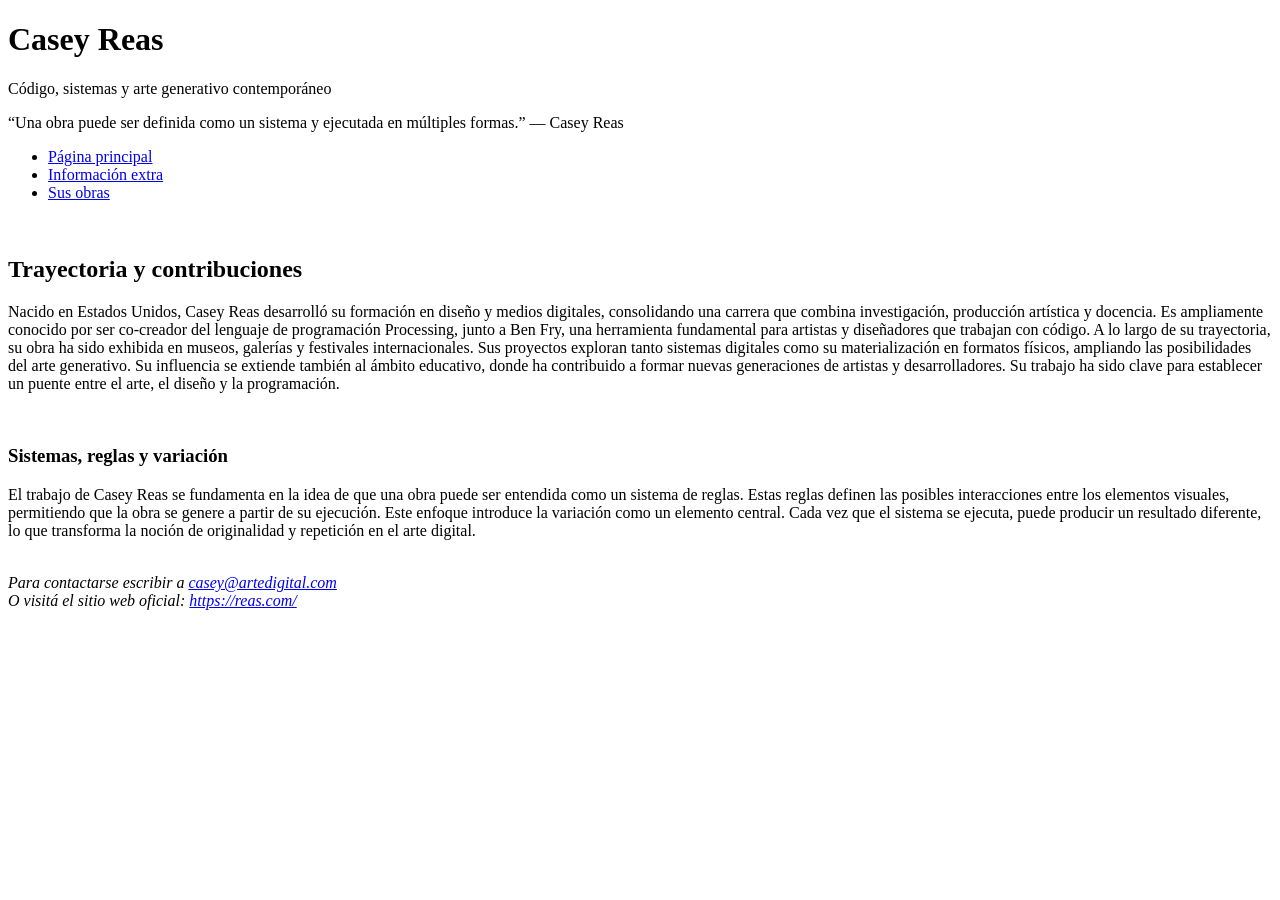
==== info.html @ b0661ce6 "Primer Commit: archivos y HTML Añadiendo todos los archivos y carpetas necesarias. Iniciando organiz" ====
<!DOCTYPE html>
<html lang="es">
<head>
    <meta charset="UTF-8">
    <title>Casey Reas - Información al artista</title>
    <link href="css/estilos.css" rel="stylesheet">
</head>
<body>
<div class="contenedor">
    <header>
        <h1>Casey Reas</h1>
        <p>Código, sistemas y arte generativo contemporáneo</p>
        <p class="subtitulo">“Una obra puede ser definida como un sistema y ejecutada en múltiples formas.” — Casey Reas</p>
        <nav>
            <ul>
                <li><a href="index.html">Página principal</a></li>
                <li><a href="info.html">Información extra</a></li>
                <li><a href="obras.html">Sus obras</a></li>
            </ul>
        </nav>
    </header>
    <figure>
        <img src="" alt="">
        <figcaption></figcaption>
    </figure>
    <main>
        <section>
            <h2>Trayectoria y contribuciones</h2>
            <p>Nacido en Estados Unidos, Casey Reas desarrolló su formación en diseño y medios digitales, consolidando una carrera que combina investigación, producción artística y docencia. Es ampliamente conocido por ser co-creador del lenguaje de programación Processing, junto a Ben Fry, una herramienta fundamental para artistas y diseñadores que trabajan con código. A lo largo de su trayectoria, su obra ha sido exhibida en museos, galerías y festivales internacionales. Sus proyectos exploran tanto sistemas digitales como su materialización en formatos físicos, ampliando las posibilidades del arte generativo. Su influencia se extiende también al ámbito educativo, donde ha contribuido a formar nuevas generaciones de artistas y desarrolladores. Su trabajo ha sido clave para establecer un puente entre el arte, el diseño y la programación.</p>
            <br>
            <article>
                <h3>Sistemas, reglas y variación</h3>
                <p>El trabajo de Casey Reas se fundamenta en la idea de que una obra puede ser entendida como un sistema de reglas. Estas reglas definen las posibles interacciones entre los elementos visuales, permitiendo que la obra se genere a partir de su ejecución. Este enfoque introduce la variación como un elemento central. Cada vez que el sistema se ejecuta, puede producir un resultado diferente, lo que transforma la noción de originalidad y repetición en el arte digital.</p>
            </article>
            <br>
        </section>
        <section>

        </section>
    </main>
    <footer>
         <address>
            Para contactarse escribir a <a href="mailto:casey@artedigital.com">casey@artedigital.com</a>
            <br>
            O visitá el sitio web oficial: <a href="https://reas.com/">https://reas.com/</a>
        </address>
    </footer>
    <script src="js/script.js"></script>
</div>
</body>
</html>
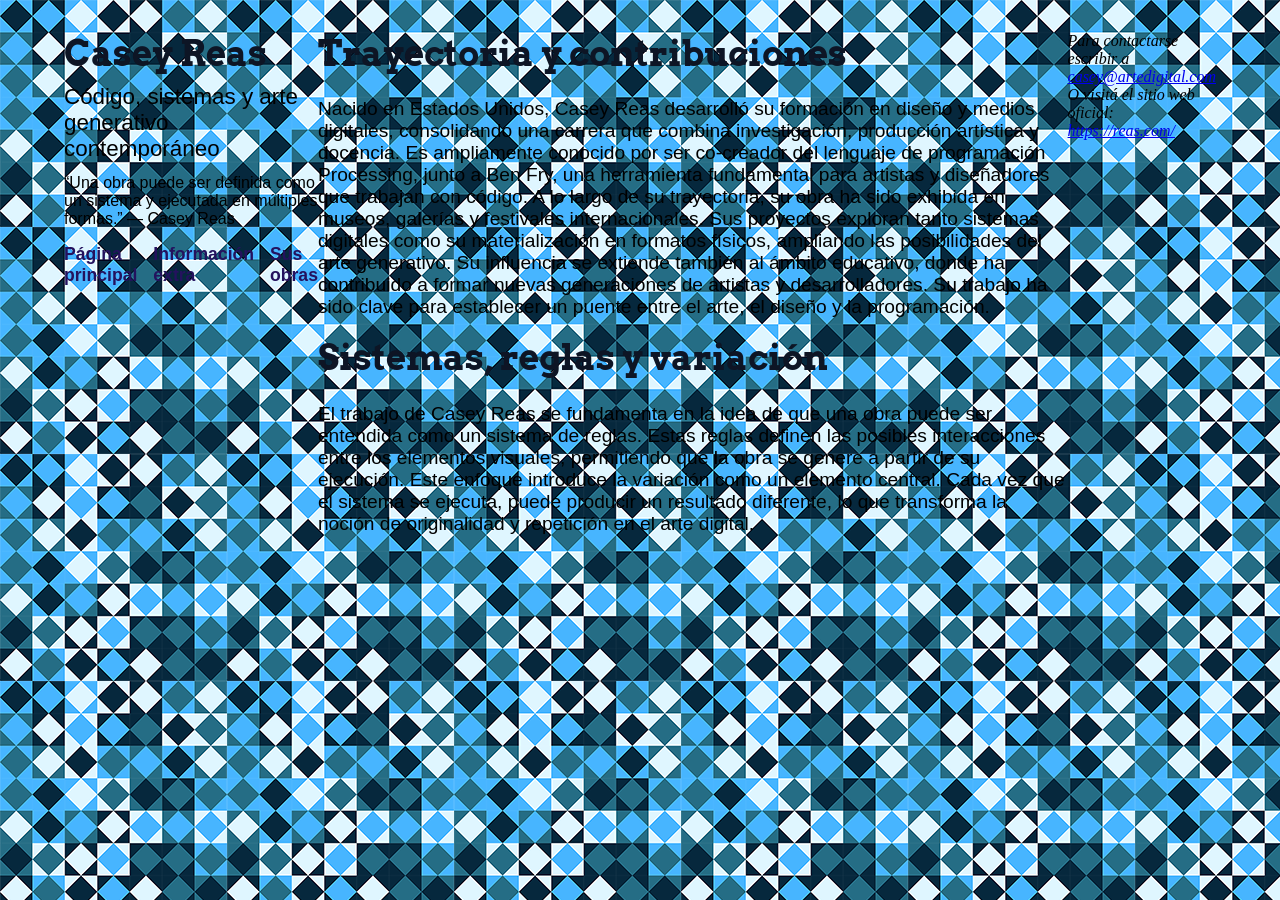
==== commit 032c7c82: "Agregando estilos CSS y pequeños detalles HTML Añadiendo estilos al sitio web, empezando por el Inde" ====
--- a/info.html
+++ b/info.html
@@ -9,8 +9,8 @@
 <div class="contenedor">
     <header>
         <h1>Casey Reas</h1>
-        <p>Código, sistemas y arte generativo contemporáneo</p>
-        <p class="subtitulo">“Una obra puede ser definida como un sistema y ejecutada en múltiples formas.” — Casey Reas</p>
+        <p class="subtitulo">Código, sistemas y arte generativo contemporáneo</p>
+        <p class="cita">“Una obra puede ser definida como un sistema y ejecutada en múltiples formas.” — Casey Reas</p>
         <nav>
             <ul>
                 <li><a href="index.html">Página principal</a></li>
--- a/css/estilos.css
+++ b/css/estilos.css
@@ -0,0 +1,99 @@
+@import url('https://fonts.googleapis.com/css2?family=Arvo:ital,wght@0,400;0,700;1,400;1,700&display=swap');
+
+* {
+    max-width: 100%;
+    box-sizing: border-box;
+    margin: 0;
+    padding: 0;
+}
+
+body {
+    display: block;
+    justify-content: center;
+    margin: 0;
+    padding: 0;
+    background-image: url('../archivosExtra/fondo.png');
+    background-repeat: repeat;
+}
+
+/* CONTENEDOR */
+.contenedor {
+    display: flex;
+    justify-content: space-between;
+    width: 90%;
+    margin: 2rem auto;
+}
+
+/* MENÚ DE NAVEGACIÓN */
+
+header nav ul {
+    display: flex;
+    flex-direction: row;
+    gap: 1rem;
+    list-style: none;
+    padding: 0;
+    margin-top: 1rem;
+    margin-bottom: 3%;
+}
+
+header nav ul li a {
+    text-decoration: none;
+    color: #24125E;
+    font-family: Arial, sans-serif;
+    font-weight: bold;
+    font-size: 1.1rem;
+}
+
+header nav ul li a:hover {
+    color: #f9c416;
+}
+
+/* TITULOS Y TEXTO */
+
+h1, h2, h3, h4 {
+    font-family: 'Arvo', serif;
+    font-size: 2.2rem;
+    color: #0d1525;
+    margin-bottom: 3%;
+}
+
+p {
+    font-family: Arial, sans-serif;
+    font-size: 1.2rem;
+}
+
+.cita {
+    font-size: 1rem;
+    margin-bottom: 3%;
+}
+
+.subtitulo {
+    margin-bottom: 5%;
+    font-size: 1.4rem;
+}
+
+/* COLUMNA 1 */
+.primerColumnaIndex {
+    background-color: #e3e1fd;
+    width: 25%;
+    padding: 1.5rem;
+    border-radius: 0.5rem;
+    margin-bottom: auto;
+}
+
+/* COLUMNA 2 */
+.segundaColumnaIndex {
+    background-color: #e3e1fd;
+    width: 45%;
+    padding: 2rem;
+    border-radius: 0.5rem;
+}
+
+/* COLUMNA 3 */
+.tercerColumnaIndex {
+    background-color: #e3e1fd;
+    width: 25%;
+    padding: 1.5rem;
+    border-radius: 0.5rem;
+    align-self: flex-start;
+}
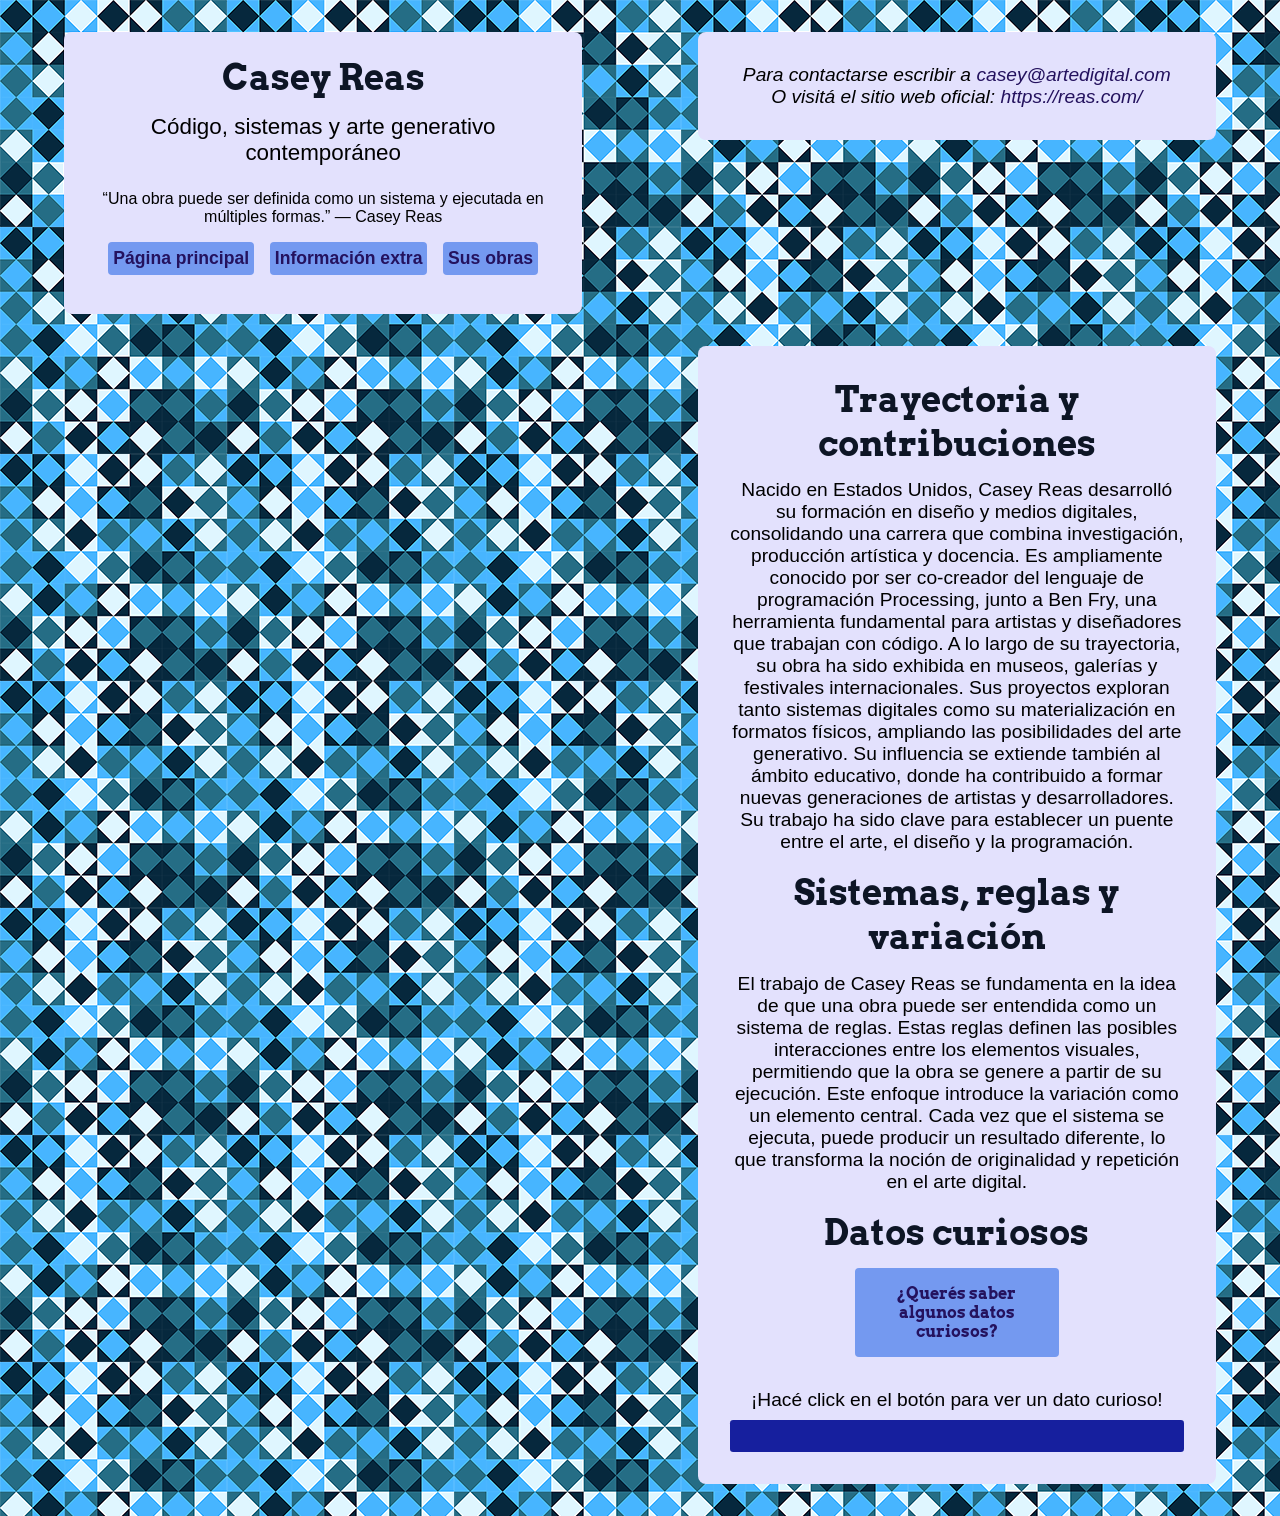
==== commit 81ae4a14: "Terminando CSS, comenzando JavaScript Terminando los estilos para todo el sitio web Agregando intera" ====
--- a/info.html
+++ b/info.html
@@ -1,51 +1,77 @@
 <!DOCTYPE html>
 <html lang="es">
+
 <head>
     <meta charset="UTF-8">
     <title>Casey Reas - Información al artista</title>
     <link href="css/estilos.css" rel="stylesheet">
 </head>
+
 <body>
-<div class="contenedor">
-    <header>
-        <h1>Casey Reas</h1>
-        <p class="subtitulo">Código, sistemas y arte generativo contemporáneo</p>
-        <p class="cita">“Una obra puede ser definida como un sistema y ejecutada en múltiples formas.” — Casey Reas</p>
-        <nav>
-            <ul>
-                <li><a href="index.html">Página principal</a></li>
-                <li><a href="info.html">Información extra</a></li>
-                <li><a href="obras.html">Sus obras</a></li>
-            </ul>
-        </nav>
-    </header>
-    <figure>
-        <img src="" alt="">
-        <figcaption></figcaption>
-    </figure>
-    <main>
-        <section>
-            <h2>Trayectoria y contribuciones</h2>
-            <p>Nacido en Estados Unidos, Casey Reas desarrolló su formación en diseño y medios digitales, consolidando una carrera que combina investigación, producción artística y docencia. Es ampliamente conocido por ser co-creador del lenguaje de programación Processing, junto a Ben Fry, una herramienta fundamental para artistas y diseñadores que trabajan con código. A lo largo de su trayectoria, su obra ha sido exhibida en museos, galerías y festivales internacionales. Sus proyectos exploran tanto sistemas digitales como su materialización en formatos físicos, ampliando las posibilidades del arte generativo. Su influencia se extiende también al ámbito educativo, donde ha contribuido a formar nuevas generaciones de artistas y desarrolladores. Su trabajo ha sido clave para establecer un puente entre el arte, el diseño y la programación.</p>
-            <br>
-            <article>
-                <h3>Sistemas, reglas y variación</h3>
-                <p>El trabajo de Casey Reas se fundamenta en la idea de que una obra puede ser entendida como un sistema de reglas. Estas reglas definen las posibles interacciones entre los elementos visuales, permitiendo que la obra se genere a partir de su ejecución. Este enfoque introduce la variación como un elemento central. Cada vez que el sistema se ejecuta, puede producir un resultado diferente, lo que transforma la noción de originalidad y repetición en el arte digital.</p>
-            </article>
-            <br>
-        </section>
-        <section>
+    <div class="contenedor">
 
-        </section>
-    </main>
-    <footer>
-         <address>
-            Para contactarse escribir a <a href="mailto:casey@artedigital.com">casey@artedigital.com</a>
-            <br>
-            O visitá el sitio web oficial: <a href="https://reas.com/">https://reas.com/</a>
-        </address>
-    </footer>
+        <!-- PRIMERA COLUMNA -->
+
+        <header class="primerColumnaInfo">
+            <h1>Casey Reas</h1>
+            <p class="subtitulo">Código, sistemas y arte generativo contemporáneo</p>
+            <p class="cita">“Una obra puede ser definida como un sistema y ejecutada en múltiples formas.” — Casey Reas</p>
+            <nav>
+                <ul>
+                    <li><a href="index.html">Página principal</a></li>
+                    <li><a href="info.html">Información extra</a></li>
+                    <li><a href="obras.html">Sus obras</a></li>
+                </ul>
+            </nav>
+        </header>
+
+        <!-- SEGUNDA COLUMNA -->
+
+        <main class="segundaColumnaInfo">
+            <section>
+                <h2>Trayectoria y contribuciones</h2>
+                <p>Nacido en Estados Unidos, Casey Reas desarrolló su formación en diseño y medios digitales,
+                    consolidando una carrera que combina investigación, producción artística y docencia. Es ampliamente
+                    conocido por ser co-creador del lenguaje de programación Processing, junto a Ben Fry, una
+                    herramienta fundamental para artistas y diseñadores que trabajan con código. A lo largo de su
+                    trayectoria, su obra ha sido exhibida en museos, galerías y festivales internacionales. Sus
+                    proyectos exploran tanto sistemas digitales como su materialización en formatos físicos, ampliando
+                    las posibilidades del arte generativo. Su influencia se extiende también al ámbito educativo, donde
+                    ha contribuido a formar nuevas generaciones de artistas y desarrolladores. Su trabajo ha sido clave
+                    para establecer un puente entre el arte, el diseño y la programación.</p>
+                <br>
+                <article>
+                    <h3>Sistemas, reglas y variación</h3>
+                    <p>El trabajo de Casey Reas se fundamenta en la idea de que una obra puede ser entendida como un
+                        sistema de reglas. Estas reglas definen las posibles interacciones entre los elementos visuales,
+                        permitiendo que la obra se genere a partir de su ejecución. Este enfoque introduce la variación
+                        como un elemento central. Cada vez que el sistema se ejecuta, puede producir un resultado
+                        diferente, lo que transforma la noción de originalidad y repetición en el arte digital.</p>
+                </article>
+                <br>
+            </section>
+
+            <!-- DATOS CURIOSOS -->
+
+            <section class="bloqueCuriosidades">
+                <h2>Datos curiosos</h2>
+                <button type="button">¿Querés saber algunos datos curiosos?</button>
+                <p id="pantallaDatosCuriosos">¡Hacé click en el botón para ver un dato curioso!</p>
+                <article class="bloqueCurioso">
+
+                </article>
+            </section>
+        </main>
+        <footer class="segundaColumnaInfo">
+            <address>
+                Para contactarse escribir a <a href="mailto:casey@artedigital.com">casey@artedigital.com</a>
+                <br>
+                O visitá el sitio web oficial: <a href="https://reas.com/">https://reas.com/</a>
+            </address>
+        </footer>
+    </div>
     <script src="js/script.js"></script>
-</div>
+    </div>
 </body>
-</html>
+
+</html>
--- a/css/estilos.css
+++ b/css/estilos.css
@@ -10,9 +10,10 @@
 body {
     display: block;
     justify-content: center;
+    text-align: center;
     margin: 0;
     padding: 0;
-    background-image: url('../archivosExtra/fondo.png');
+    background-image: url('../img/fondo.png');
     background-repeat: repeat;
 }
 
@@ -21,6 +22,7 @@
     display: flex;
     justify-content: space-between;
     width: 90%;
+    flex-wrap: wrap;
     margin: 2rem auto;
 }
 
@@ -29,6 +31,7 @@
 header nav ul {
     display: flex;
     flex-direction: row;
+    justify-content: center;
     gap: 1rem;
     list-style: none;
     padding: 0;
@@ -39,25 +42,44 @@
 header nav ul li a {
     text-decoration: none;
     color: #24125E;
+    background-color: #7499f0;
     font-family: Arial, sans-serif;
     font-weight: bold;
     font-size: 1.1rem;
+    display: inline-block;
+    padding: 0.4rem 0.3rem;
+    border-radius: 0.25rem;
 }
 
 header nav ul li a:hover {
     color: #f9c416;
+    background-color: #D15D11;
+}
+
+header nav ul li a:active {
+    color: #6399ff;
+    background-color: #161f9e;
+}
+
+header nav ul li a:visited {
+    color: #1d4080;
+    background-color: #0c104d;
 }
 
 /* TITULOS Y TEXTO */
 
-h1, h2, h3, h4 {
+h1,
+h2,
+h3,
+h4 {
     font-family: 'Arvo', serif;
     font-size: 2.2rem;
     color: #0d1525;
     margin-bottom: 3%;
 }
 
-p {
+p,
+article ul li {
     font-family: Arial, sans-serif;
     font-size: 1.2rem;
 }
@@ -72,28 +94,140 @@
     font-size: 1.4rem;
 }
 
+/* COLUMNAS INDEX Y OBRAS */
+
 /* COLUMNA 1 */
-.primerColumnaIndex {
-    background-color: #e3e1fd;
-    width: 25%;
+.primerColumnaIndex,
+.primerColumnaObras {
+    background-color: #e3e1fd;
+    width: 30%;
     padding: 1.5rem;
     border-radius: 0.5rem;
     margin-bottom: auto;
 }
 
 /* COLUMNA 2 */
-.segundaColumnaIndex {
-    background-color: #e3e1fd;
-    width: 45%;
+
+.segundaColumnaIndex,
+.segundaColumnaObras {
+    background-color: #e3e1fd;
+    width: 30%;
     padding: 2rem;
     border-radius: 0.5rem;
 }
 
 /* COLUMNA 3 */
-.tercerColumnaIndex {
-    background-color: #e3e1fd;
-    width: 25%;
+
+.tercerColumnaIndex,
+.tercerColumnaObras {
+    background-color: #e3e1fd;
+    width: 30%;
     padding: 1.5rem;
     border-radius: 0.5rem;
     align-self: flex-start;
 }
+
+/* LISTA (OBRAS) */
+
+article ul li {
+    list-style: none;
+}
+
+/* COLUMNAS INFO */
+
+/* COLUMNA 1 */
+
+.primerColumnaInfo {
+    background-color: #e3e1fd;
+    width: 45%;
+    padding: 1.5rem;
+    border-radius: 0.5rem;
+    order: 1;
+}
+
+footer.segundaColumnaInfo {
+    background-color: #e3e1fd;
+    width: 45%;
+    padding: 2rem;
+    border-radius: 0.5rem;
+    order: 2;
+    margin-bottom: auto;
+}
+
+main.segundaColumnaInfo {
+    background-color: #e3e1fd;
+    width: 45%;
+    padding: 2rem;
+    border-radius: 0.5rem;
+    order: 3;
+    margin-left: auto;
+    margin-top: 2rem;
+}
+
+/* DATOS CURIOSOS */
+
+/* BOTÓN */
+
+button {
+    width: 45%;
+    padding: 1rem;
+    display: block;
+    font-family: 'Arvo', sans-serif;
+    font-size: 1rem;
+    background-color: #7499f0;
+    color: #24125E;
+    border: none;
+    border-radius: 0.25rem;
+    font-weight: bold;
+    margin: auto;
+    margin-bottom: 2rem;
+    order: 3;
+}
+
+button:hover {
+    background-color: #D15D11;
+    color: #f9c416;
+}
+
+button:active {
+    color: #6399ff;
+    background-color: #161f9e;
+}
+
+/* RESULTADOS */
+
+.bloqueCurioso {
+    font-family: Arial, sans-serif;
+    font-size: 1.2rem;
+    font-weight: bold;
+    color: #6399ff;
+    background-color: #161f9e;
+    margin-top: 2%;
+    padding: 1rem;
+    border-radius: 0.2rem;
+}
+
+/* FOOTER */
+
+footer {
+    font-family: Arial, sans-serif;
+    font-size: 1.2rem;
+}
+
+footer address a {
+    text-decoration: none;
+    color: #24125E;
+}
+
+footer address a:hover {
+    color: #D15D11;
+    text-decoration: underline;
+}
+
+footer address a:active {
+    color: #161f9e;
+}
+
+footer address a:visited {
+    color: #6399ff;
+}
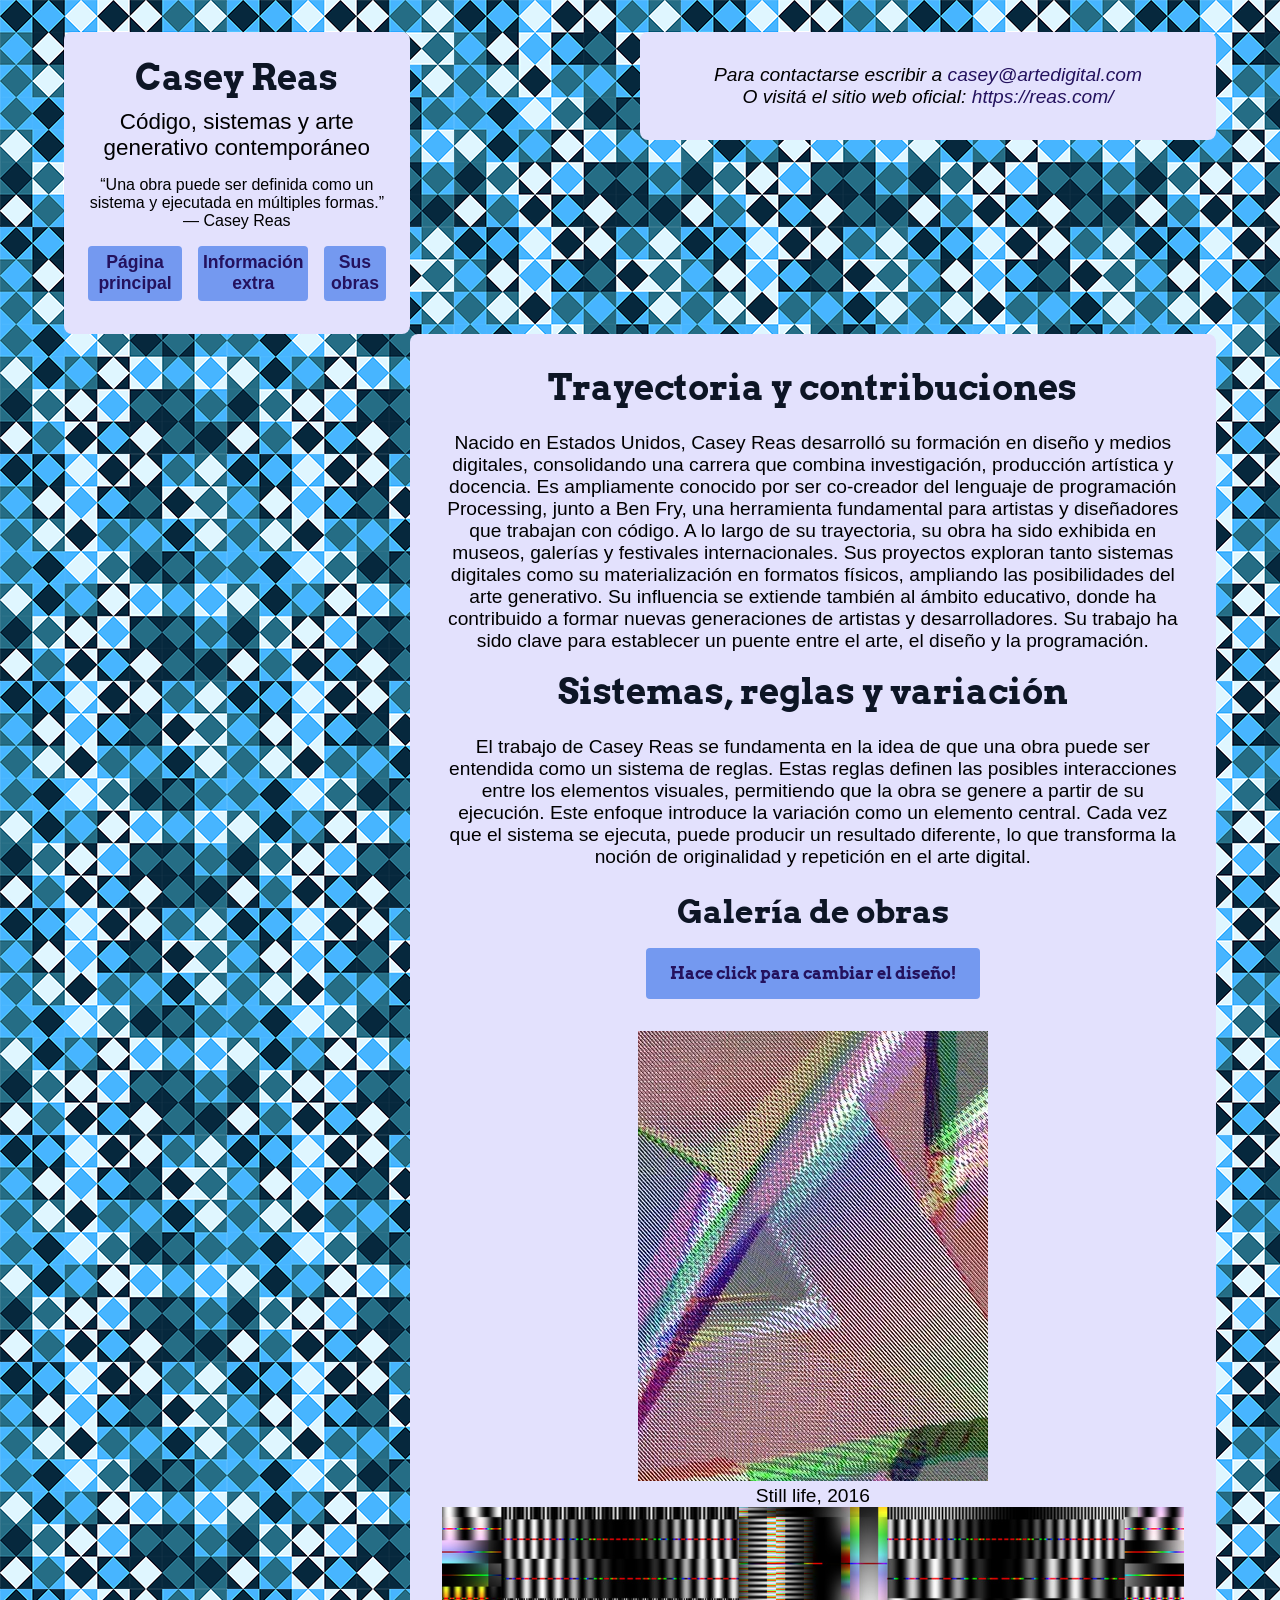
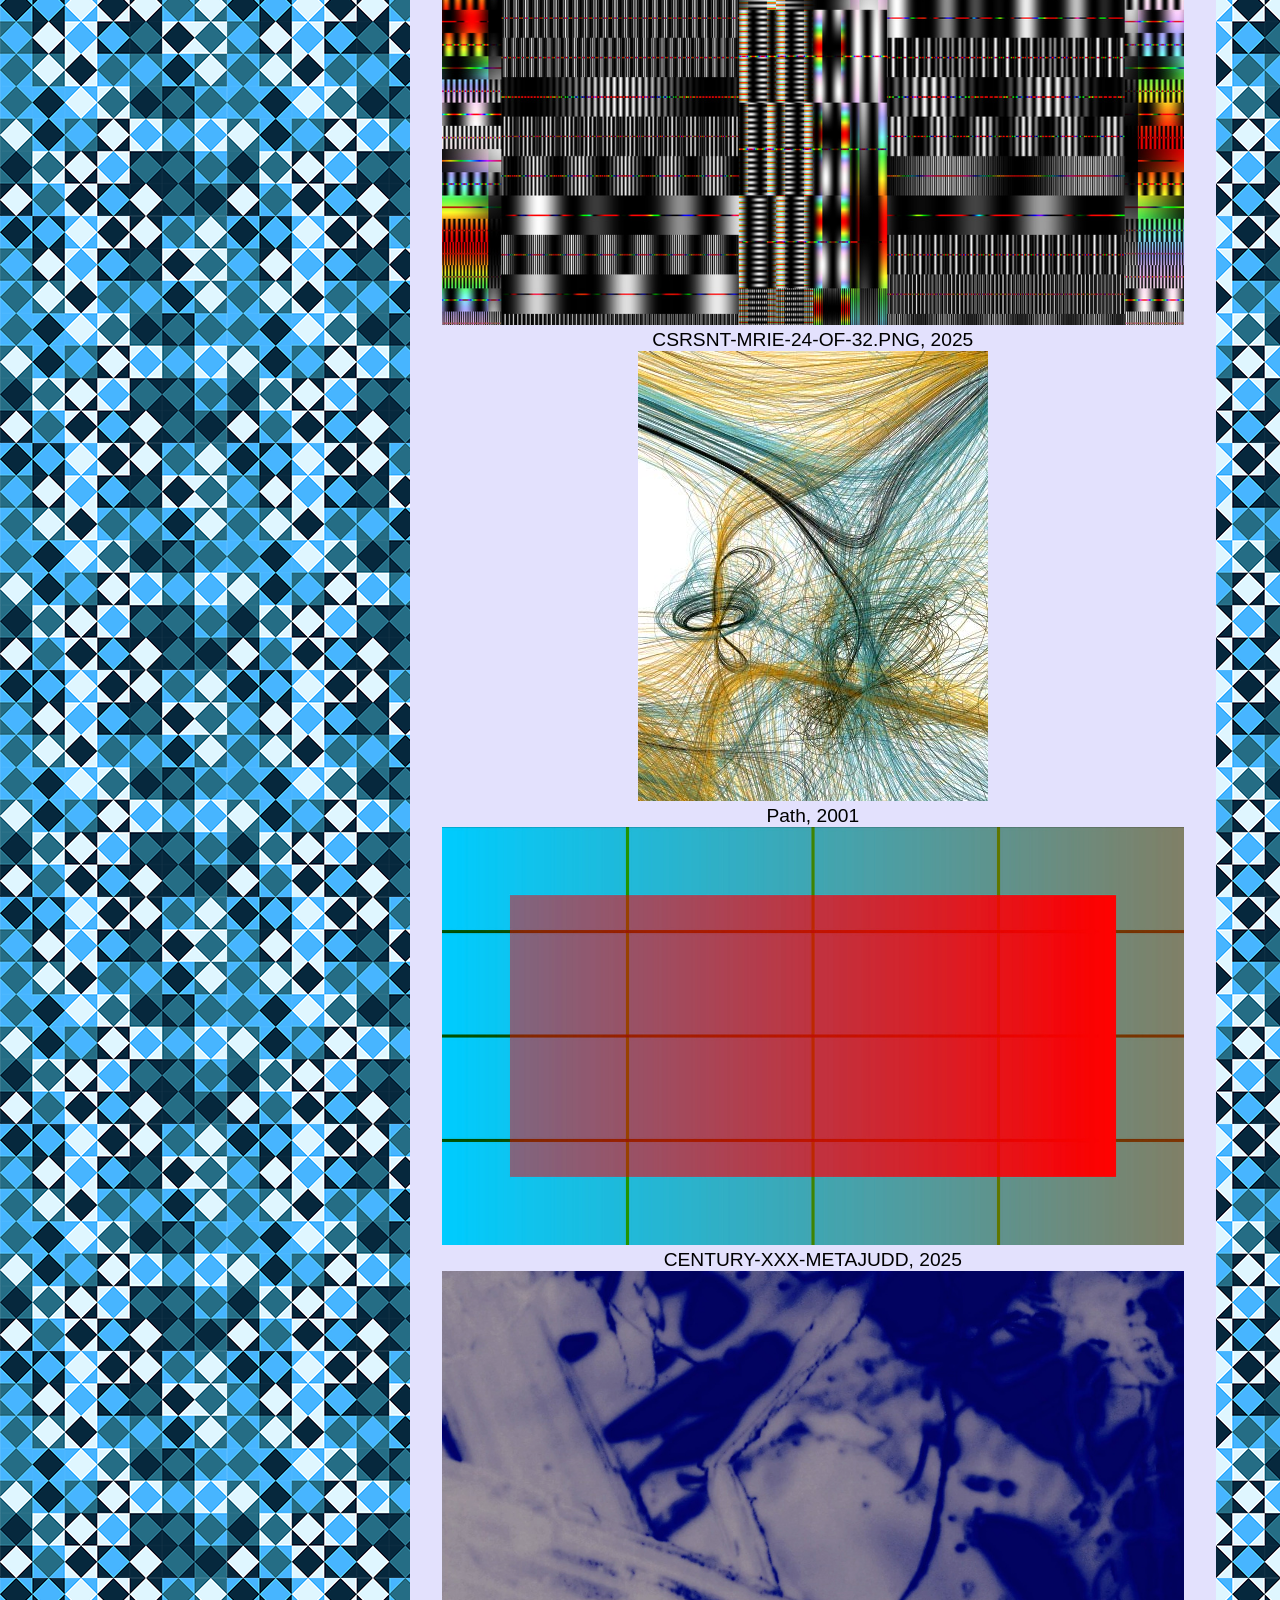
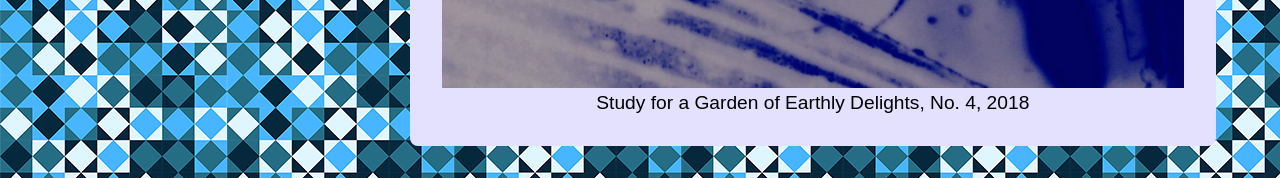
==== commit b4cd500e: "continuando JavasScript, modificando algunas partes de CSS Agregando la galería de obras, junto con " ====
--- a/info.html
+++ b/info.html
@@ -15,7 +15,8 @@
         <header class="primerColumnaInfo">
             <h1>Casey Reas</h1>
             <p class="subtitulo">Código, sistemas y arte generativo contemporáneo</p>
-            <p class="cita">“Una obra puede ser definida como un sistema y ejecutada en múltiples formas.” — Casey Reas</p>
+            <p class="cita">“Una obra puede ser definida como un sistema y ejecutada en múltiples formas.” — Casey Reas
+            </p>
             <nav>
                 <ul>
                     <li><a href="index.html">Página principal</a></li>
@@ -48,18 +49,11 @@
                         como un elemento central. Cada vez que el sistema se ejecuta, puede producir un resultado
                         diferente, lo que transforma la noción de originalidad y repetición en el arte digital.</p>
                 </article>
-                <br>
-            </section>
-
-            <!-- DATOS CURIOSOS -->
-
-            <section class="bloqueCuriosidades">
-                <h2>Datos curiosos</h2>
-                <button type="button">¿Querés saber algunos datos curiosos?</button>
-                <p id="pantallaDatosCuriosos">¡Hacé click en el botón para ver un dato curioso!</p>
-                <article class="bloqueCurioso">
-
-                </article>
+                <aside>
+                    <h4 id="tituloGaleria"> Galería de obras </h4>
+                    <button type="button" id="botonGaleria">Hace click para cambiar el diseño!</button>
+                    <div class="galeriaDeObras"></div>
+                </aside>
             </section>
         </main>
         <footer class="segundaColumnaInfo">
@@ -73,5 +67,4 @@
     <script src="js/script.js"></script>
     </div>
 </body>
-
 </html>
--- a/css/estilos.css
+++ b/css/estilos.css
@@ -108,13 +108,64 @@
 
 /* COLUMNA 2 */
 
-.segundaColumnaIndex,
+.segundaColumnaIndex {
+    background-color: #e3e1fd;
+    width: 30%;
+    padding: 2rem;
+    border-radius: 0.5rem;
+}
+
 .segundaColumnaObras {
-    background-color: #e3e1fd;
-    width: 30%;
-    padding: 2rem;
-    border-radius: 0.5rem;
-}
+    width: 35%;
+}
+
+.segundaColumnaObras section {
+    background-color: #e3e1fd;
+    padding: 2rem;
+    border-radius: 0.5rem;
+}
+
+/* GALERÍA DE OBRAS */
+
+/* GALERÍA */
+
+.galeria {
+  display: flex;
+  flex-direction: row;
+  flex-wrap: wrap;
+  justify-content: space-between;
+  background-color: #e3e1fd;
+  padding: 2rem;
+  border-radius: 0.5rem;
+  font-family: Arial, sans-serif;
+}
+
+#tituloGaleria {
+  width: 100%;
+  font-size: 2rem;
+  margin-top: 1.5rem;
+  margin-bottom: 1rem;
+}
+
+.galeria .obra {
+  width: 30%;
+  display: flex;
+  flex-direction: column; 
+}
+
+.galeria .obra img {
+  width: 30%;
+  height: auto;
+  object-fit: cover;
+}
+
+.galeria .obra p {
+  font-size: 0.8rem;
+  font-family: Arial, sans-serif;
+  margin-top: 0.5rem;
+  margin-bottom: 1rem;
+}
+
 
 /* COLUMNA 3 */
 
@@ -139,7 +190,7 @@
 
 .primerColumnaInfo {
     background-color: #e3e1fd;
-    width: 45%;
+    width: 30%;
     padding: 1.5rem;
     border-radius: 0.5rem;
     order: 1;
@@ -147,7 +198,7 @@
 
 footer.segundaColumnaInfo {
     background-color: #e3e1fd;
-    width: 45%;
+    width: 50%;
     padding: 2rem;
     border-radius: 0.5rem;
     order: 2;
@@ -156,13 +207,13 @@
 
 main.segundaColumnaInfo {
     background-color: #e3e1fd;
-    width: 45%;
+    width: 70%;
     padding: 2rem;
     border-radius: 0.5rem;
     order: 3;
     margin-left: auto;
-    margin-top: 2rem;
-}
+}
+
 
 /* DATOS CURIOSOS */
 
@@ -196,13 +247,17 @@
 
 /* RESULTADOS */
 
+.bloqueCuriosidades {
+    margin-top: 1rem;
+}
+
 .bloqueCurioso {
     font-family: Arial, sans-serif;
     font-size: 1.2rem;
     font-weight: bold;
     color: #6399ff;
     background-color: #161f9e;
-    margin-top: 2%;
+    margin-top: 0.5rem;
     padding: 1rem;
     border-radius: 0.2rem;
 }
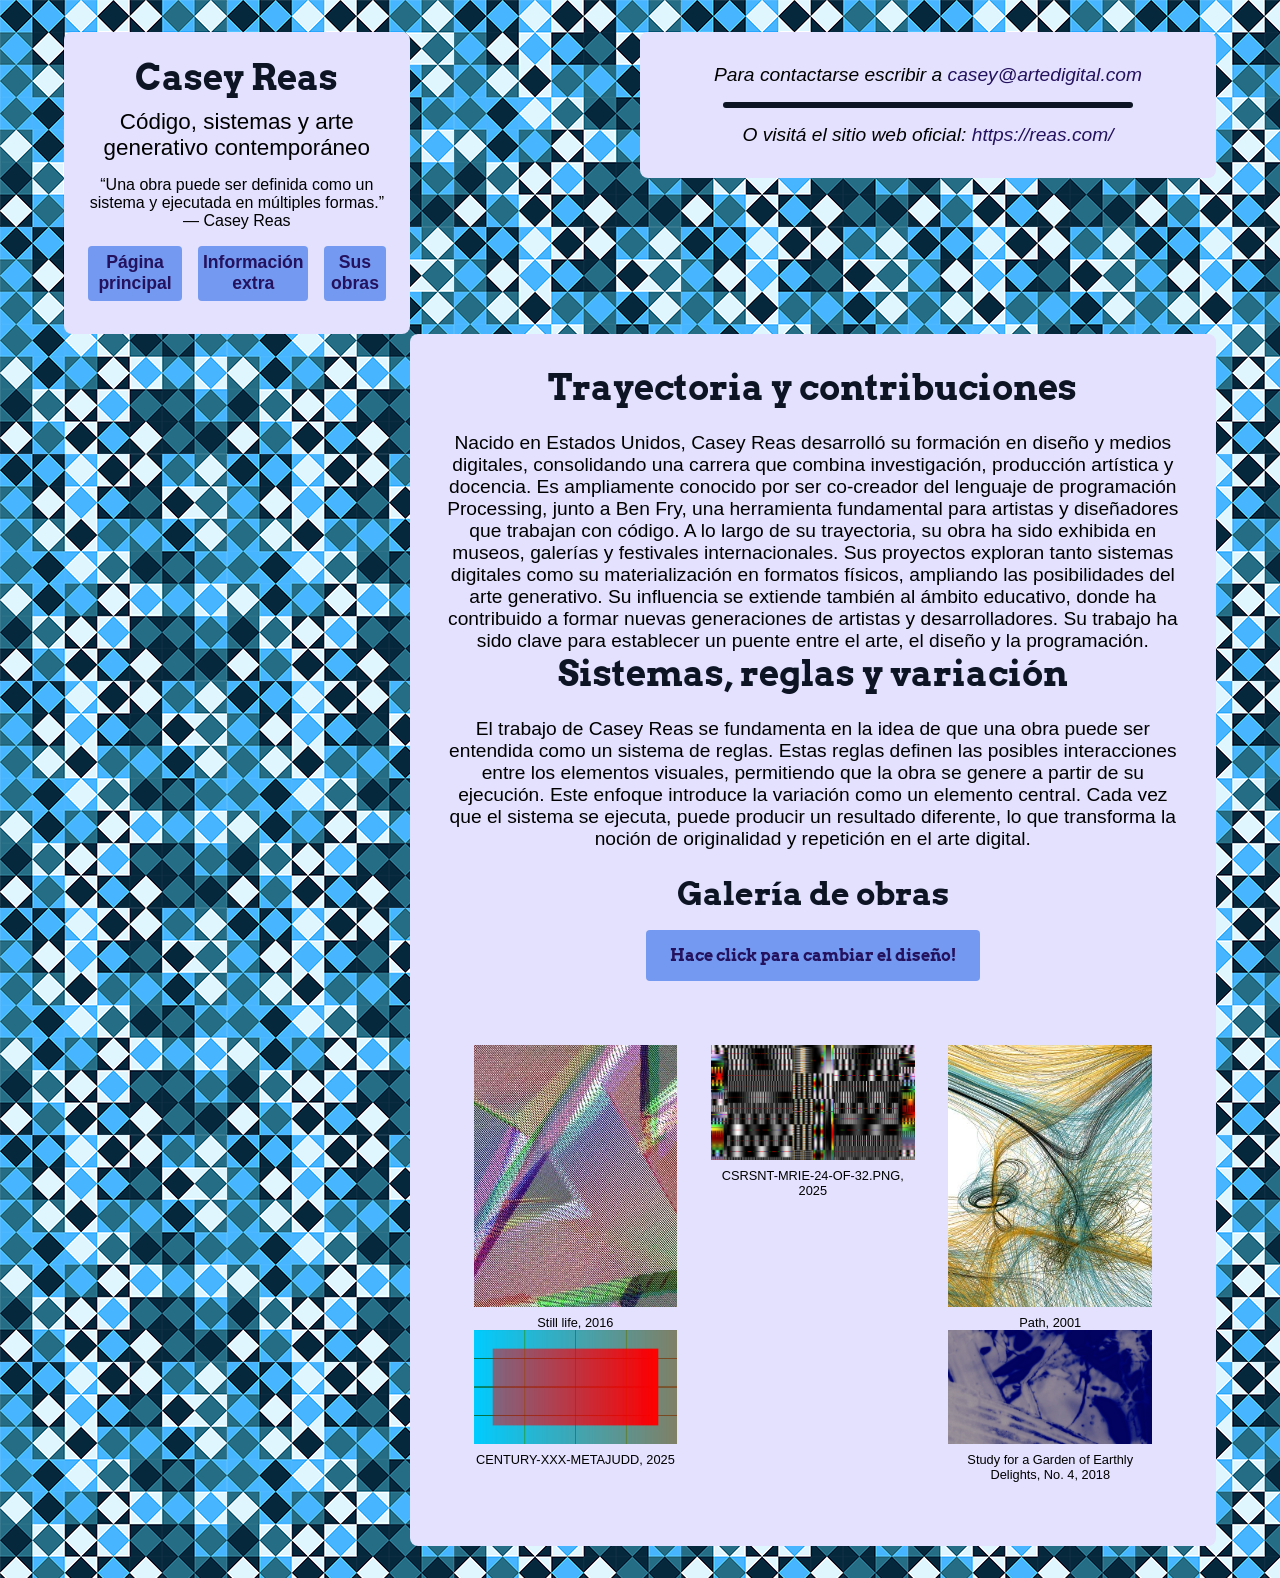
==== commit 5814c4c1: "Terminando la galería, comenzando con el ejercicio También eliminando archivo de texto que ya no es " ====
--- a/info.html
+++ b/info.html
@@ -40,7 +40,6 @@
                     las posibilidades del arte generativo. Su influencia se extiende también al ámbito educativo, donde
                     ha contribuido a formar nuevas generaciones de artistas y desarrolladores. Su trabajo ha sido clave
                     para establecer un puente entre el arte, el diseño y la programación.</p>
-                <br>
                 <article>
                     <h3>Sistemas, reglas y variación</h3>
                     <p>El trabajo de Casey Reas se fundamenta en la idea de que una obra puede ser entendida como un
@@ -50,7 +49,7 @@
                         diferente, lo que transforma la noción de originalidad y repetición en el arte digital.</p>
                 </article>
                 <aside>
-                    <h4 id="tituloGaleria"> Galería de obras </h4>
+                    <h4 class="tituloGaleria"> Galería de obras </h4>
                     <button type="button" id="botonGaleria">Hace click para cambiar el diseño!</button>
                     <div class="galeriaDeObras"></div>
                 </aside>
@@ -59,7 +58,7 @@
         <footer class="segundaColumnaInfo">
             <address>
                 Para contactarse escribir a <a href="mailto:casey@artedigital.com">casey@artedigital.com</a>
-                <br>
+                <hr>
                 O visitá el sitio web oficial: <a href="https://reas.com/">https://reas.com/</a>
             </address>
         </footer>
--- a/css/estilos.css
+++ b/css/estilos.css
@@ -68,10 +68,7 @@
 
 /* TITULOS Y TEXTO */
 
-h1,
-h2,
-h3,
-h4 {
+h1, h2, h3, h4, h5 {
     font-family: 'Arvo', serif;
     font-size: 2.2rem;
     color: #0d1525;
@@ -129,43 +126,41 @@
 
 /* GALERÍA */
 
-.galeria {
+.galeriaDeObras {
   display: flex;
   flex-direction: row;
   flex-wrap: wrap;
   justify-content: space-between;
   background-color: #e3e1fd;
   padding: 2rem;
-  border-radius: 0.5rem;
   font-family: Arial, sans-serif;
 }
 
-#tituloGaleria {
+.tituloGaleria {
   width: 100%;
   font-size: 2rem;
   margin-top: 1.5rem;
   margin-bottom: 1rem;
 }
 
-.galeria .obra {
-  width: 30%;
+.galeriaDeObras .obra {
   display: flex;
   flex-direction: column; 
-}
-
-.galeria .obra img {
-  width: 30%;
+  width: 30%; 
+}
+
+.galeriaDeObras .obra img {
+  width: 100%;
   height: auto;
-  object-fit: cover;
-}
-
-.galeria .obra p {
+  margin-bottom: 0.5rem; 
+}
+
+.galeriaDeObras .obra p {
   font-size: 0.8rem;
   font-family: Arial, sans-serif;
-  margin-top: 0.5rem;
-  margin-bottom: 1rem;
-}
-
+  margin-top: 0;
+  margin-bottom: 0;
+}
 
 /* COLUMNA 3 */
 
@@ -285,4 +280,18 @@
 
 footer address a:visited {
     color: #6399ff;
+}
+
+/* LÍNEA */
+
+hr {
+    border: none;
+  height: 0.4rem;
+  background-color: #0d1525;
+  border-radius: 0.2rem;
+  width: 80%;
+  margin-left: auto;
+  margin-right: auto;
+  margin-top: 1rem;
+  margin-bottom: 1rem;
 }
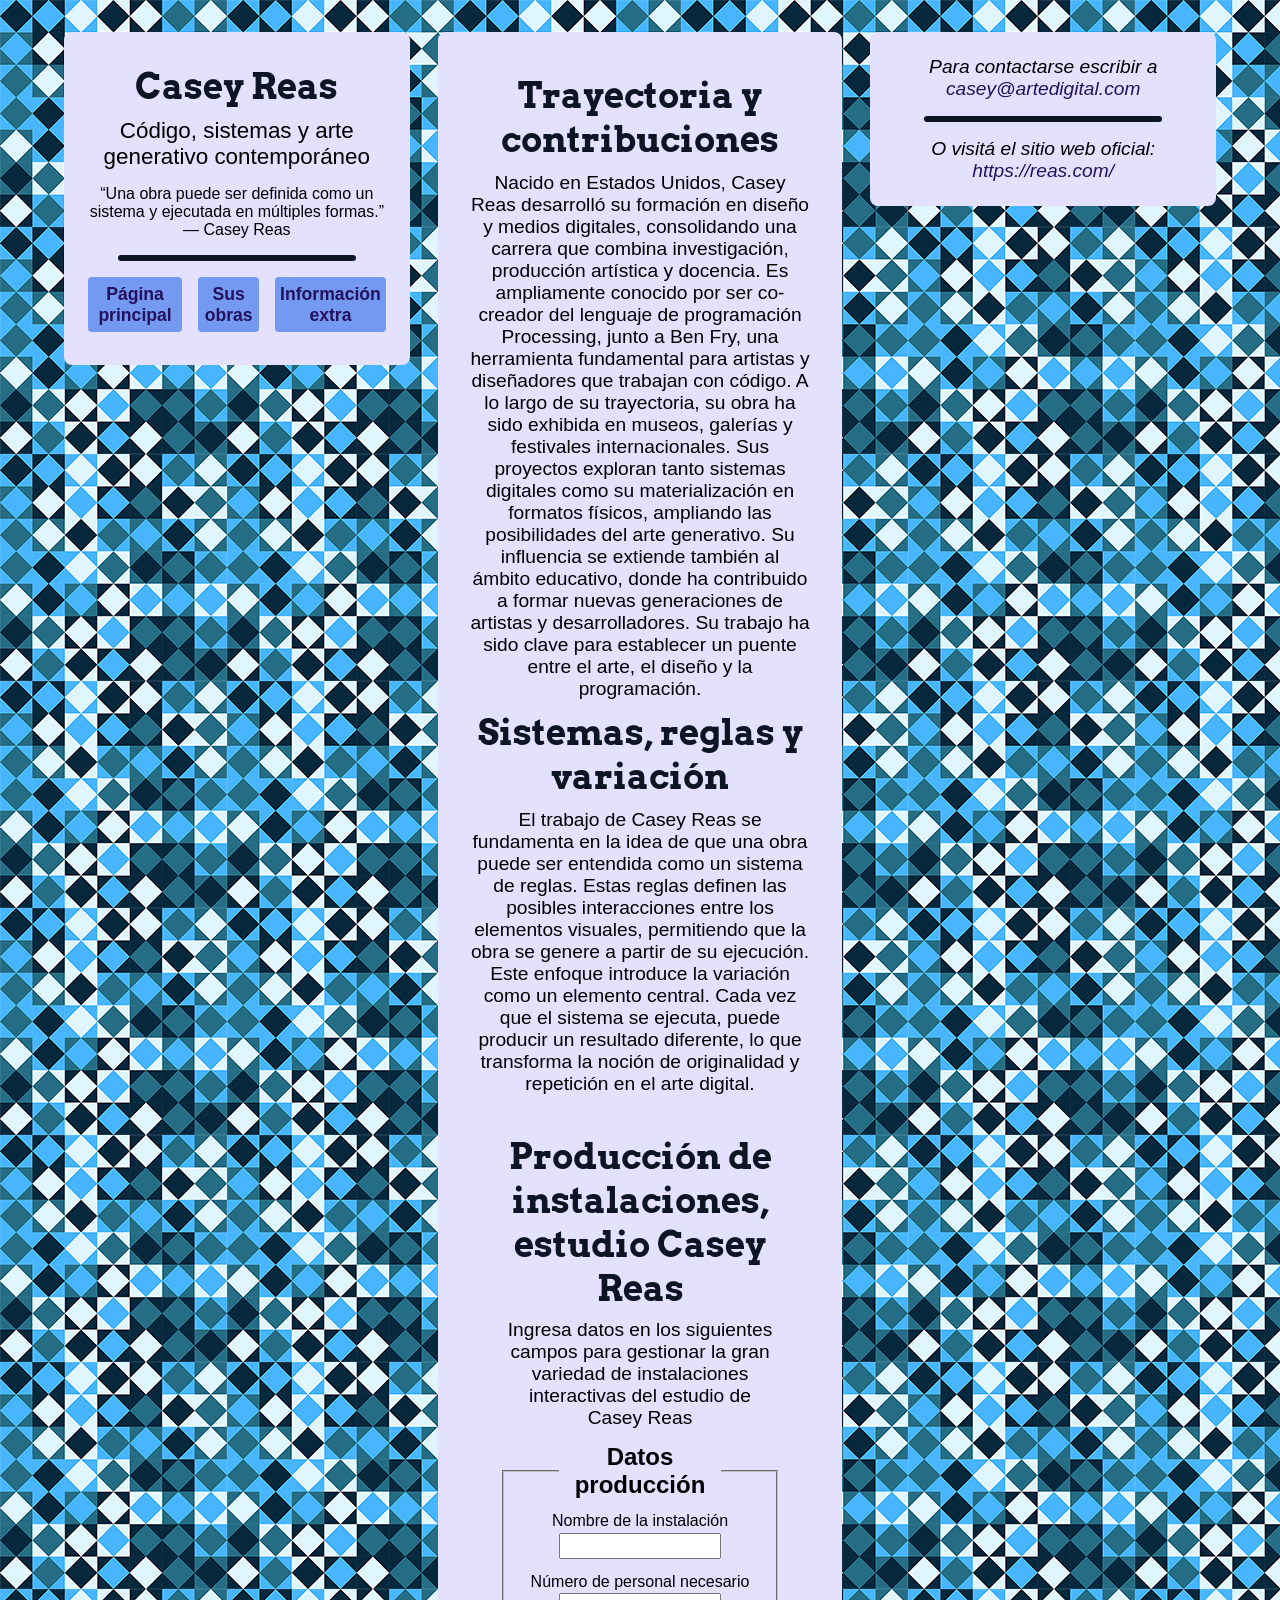
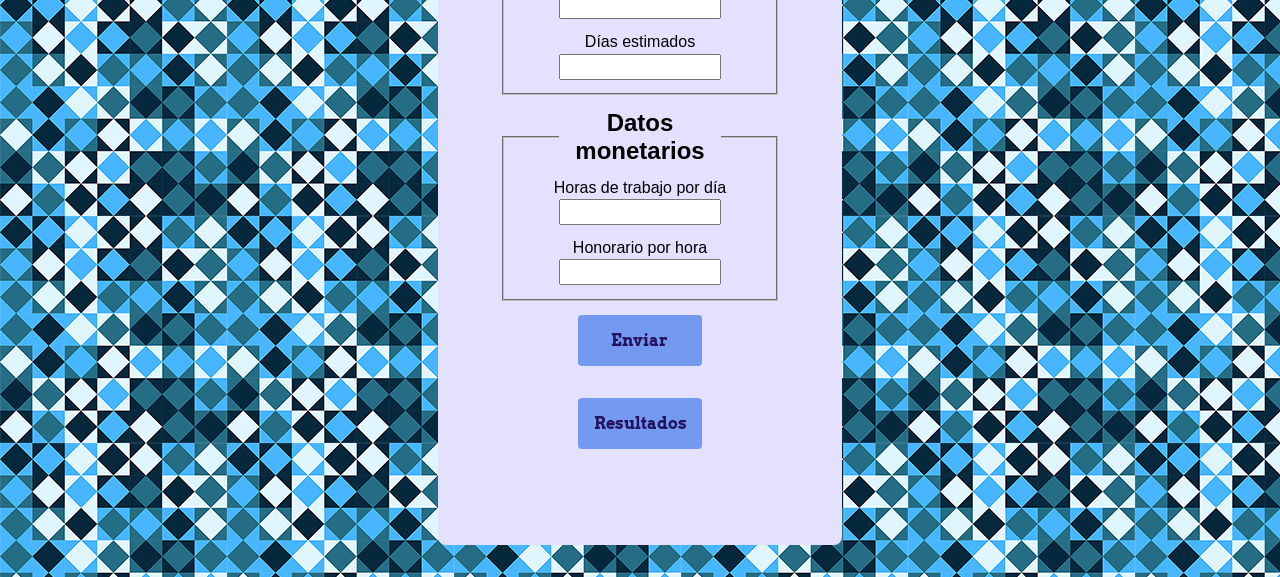
==== commit 476fca09: "Modificando el HTML, terminando el ejercicio en JavaScript Modificando la organización de las página" ====
--- a/info.html
+++ b/info.html
@@ -3,7 +3,7 @@
 
 <head>
     <meta charset="UTF-8">
-    <title>Casey Reas - Información al artista</title>
+    <title>Casey Reas - Información del artista</title>
     <link href="css/estilos.css" rel="stylesheet">
 </head>
 
@@ -17,11 +17,12 @@
             <p class="subtitulo">Código, sistemas y arte generativo contemporáneo</p>
             <p class="cita">“Una obra puede ser definida como un sistema y ejecutada en múltiples formas.” — Casey Reas
             </p>
+            <hr>
             <nav>
                 <ul>
                     <li><a href="index.html">Página principal</a></li>
+                    <li><a href="obras.html">Sus obras</a></li>
                     <li><a href="info.html">Información extra</a></li>
-                    <li><a href="obras.html">Sus obras</a></li>
                 </ul>
             </nav>
         </header>
@@ -48,22 +49,53 @@
                         como un elemento central. Cada vez que el sistema se ejecuta, puede producir un resultado
                         diferente, lo que transforma la noción de originalidad y repetición en el arte digital.</p>
                 </article>
-                <aside>
-                    <h4 class="tituloGaleria"> Galería de obras </h4>
-                    <button type="button" id="botonGaleria">Hace click para cambiar el diseño!</button>
-                    <div class="galeriaDeObras"></div>
-                </aside>
+
+                <!-- EJERCICIO -->
+
+                <form action="#" method="get">
+                    <h4>Producción de instalaciones, estudio Casey Reas</h4>
+                    <p>Ingresa datos en los siguientes campos para gestionar la gran variedad de instalaciones
+                        interactivas
+                        del estudio de Casey Reas</p>
+                    <fieldset>
+                        <legend>Datos producción</legend>
+                        <label for="nombreInstalacion">Nombre de la instalación</label>
+                        <input type="text" name="nombreInstalacion" id="nombreInstalacion" required>
+                        <label for="numeroPersonas">Número de personal necesario</label>
+                        <input type="number" name="numeroPersonas" id="numeroPersonas" required>
+                        <label for="numeroDias">Días estimados</label>
+                        <input type="number" name="numeroDias" id="numeroDias" required>
+                    </fieldset>
+                    <fieldset>
+                        <legend>Datos monetarios</legend>
+                        <label for="numeroHoras">Horas de trabajo por día</label>
+                        <input type="number" name="numeroHoras" id="numeroHoras" required>
+                        <label for="numeroCobro">Honorario por hora</label>
+                        <input type="number" name="numeroCobro" id="numeroCobro" required>
+                    </fieldset>
+                    <button type="submit" id="botonEnviar">Enviar</button>
+                    <button type="button" id="botonResultados">Resultados</button>
+                    <button type="reset" class="oculto" id="botonReset">Reiniciar</button>
             </section>
+
+            <!-- RESULTADOS -->
+
+            <section id="resultadosFormulario" class="oculto">
+            </section>
+            </form>
         </main>
-        <footer class="segundaColumnaInfo">
+
+        <!-- TERCERA COLUMNA -->
+
+        <footer class="tercerColumnaInfo">
             <address>
                 Para contactarse escribir a <a href="mailto:casey@artedigital.com">casey@artedigital.com</a>
                 <hr>
                 O visitá el sitio web oficial: <a href="https://reas.com/">https://reas.com/</a>
             </address>
         </footer>
-    </div>
-    <script src="js/script.js"></script>
+        <script src="js/script.js"></script>
     </div>
 </body>
+
 </html>
--- a/css/estilos.css
+++ b/css/estilos.css
@@ -68,11 +68,16 @@
 
 /* TITULOS Y TEXTO */
 
-h1, h2, h3, h4, h5 {
+h1,
+h2,
+h3,
+h4,
+h5 {
     font-family: 'Arvo', serif;
     font-size: 2.2rem;
     color: #0d1525;
     margin-bottom: 3%;
+    margin-top: 3%;
 }
 
 p,
@@ -91,11 +96,11 @@
     font-size: 1.4rem;
 }
 
-/* COLUMNAS INDEX Y OBRAS */
+/* COLUMNAS INDEX E INFO */
 
 /* COLUMNA 1 */
 .primerColumnaIndex,
-.primerColumnaObras {
+.primerColumnaInfo {
     background-color: #e3e1fd;
     width: 30%;
     padding: 1.5rem;
@@ -112,11 +117,12 @@
     border-radius: 0.5rem;
 }
 
-.segundaColumnaObras {
+.segundaColumnaInfo {
     width: 35%;
 }
 
-.segundaColumnaObras section {
+.segundaColumnaInfo section,
+.segundaColumnaInfo form {
     background-color: #e3e1fd;
     padding: 2rem;
     border-radius: 0.5rem;
@@ -127,45 +133,94 @@
 /* GALERÍA */
 
 .galeriaDeObras {
-  display: flex;
-  flex-direction: row;
-  flex-wrap: wrap;
-  justify-content: space-between;
-  background-color: #e3e1fd;
-  padding: 2rem;
-  font-family: Arial, sans-serif;
+    display: flex;
+    flex-direction: row;
+    flex-wrap: wrap;
+    justify-content: space-between;
+    background-color: #e3e1fd;
+    padding: 2rem;
+    font-family: Arial, sans-serif;
 }
 
 .tituloGaleria {
-  width: 100%;
-  font-size: 2rem;
-  margin-top: 1.5rem;
-  margin-bottom: 1rem;
+    width: 100%;
+    font-size: 2rem;
+    margin-top: 1.5rem;
+    margin-bottom: 1rem;
 }
 
 .galeriaDeObras .obra {
-  display: flex;
-  flex-direction: column; 
-  width: 30%; 
+    display: flex;
+    flex-direction: column;
+    width: 30%;
 }
 
 .galeriaDeObras .obra img {
-  width: 100%;
-  height: auto;
-  margin-bottom: 0.5rem; 
+    width: 100%;
+    height: auto;
+    margin-bottom: 0.5rem;
 }
 
 .galeriaDeObras .obra p {
-  font-size: 0.8rem;
-  font-family: Arial, sans-serif;
-  margin-top: 0;
-  margin-bottom: 0;
+    font-size: 0.8rem;
+    font-family: Arial, sans-serif;
+    margin-top: 0;
+    margin-bottom: 0;
+}
+
+/* FORMULARIO (INFO) */
+
+fieldset {
+    margin-top: 5%;
+    display: flex;
+    flex-direction: column;
+    align-items: center;
+}
+
+fieldset legend {
+    font-family: Arial, sans-serif;
+    font-size: 1.5rem;
+    margin-bottom: 5%;
+    font-weight: bold;
+    width: 60%;
+}
+
+fieldset input {
+    width: 60%;
+    font-size: 1.2rem;
+    margin-bottom: 5%;
+}
+
+fieldset label {
+    font-family: Arial, sans-serif;
+    font-size: 1rem;
+    margin-bottom: 1%;
+    align-self: center;
+}
+
+form button {
+    margin-top: 5%;
+}
+
+.oculto {
+  display: none;
+}
+
+form #resultadosFormulario {
+    font-family: Arial, sans-serif;
+    font-size: 1.2rem;
+    font-weight: bold;
+    color: #6399ff;
+    background-color: #161f9e;
+    margin-top: 3%;
+    padding: 1rem;
+    border-radius: 0.2rem;
 }
 
 /* COLUMNA 3 */
 
 .tercerColumnaIndex,
-.tercerColumnaObras {
+.tercerColumnaInfo {
     background-color: #e3e1fd;
     width: 30%;
     padding: 1.5rem;
@@ -179,11 +234,11 @@
     list-style: none;
 }
 
-/* COLUMNAS INFO */
+/* COLUMNAS OBRAS */
 
 /* COLUMNA 1 */
 
-.primerColumnaInfo {
+.primerColumnaObras {
     background-color: #e3e1fd;
     width: 30%;
     padding: 1.5rem;
@@ -191,7 +246,7 @@
     order: 1;
 }
 
-footer.segundaColumnaInfo {
+footer.segundaColumnaObras {
     background-color: #e3e1fd;
     width: 50%;
     padding: 2rem;
@@ -200,7 +255,7 @@
     margin-bottom: auto;
 }
 
-main.segundaColumnaInfo {
+main.segundaColumnaObras {
     background-color: #e3e1fd;
     width: 70%;
     padding: 2rem;
@@ -286,12 +341,12 @@
 
 hr {
     border: none;
-  height: 0.4rem;
-  background-color: #0d1525;
-  border-radius: 0.2rem;
-  width: 80%;
-  margin-left: auto;
-  margin-right: auto;
-  margin-top: 1rem;
-  margin-bottom: 1rem;
+    height: 0.4rem;
+    background-color: #0d1525;
+    border-radius: 0.2rem;
+    width: 80%;
+    margin-left: auto;
+    margin-right: auto;
+    margin-top: 1rem;
+    margin-bottom: 1rem;
 }
